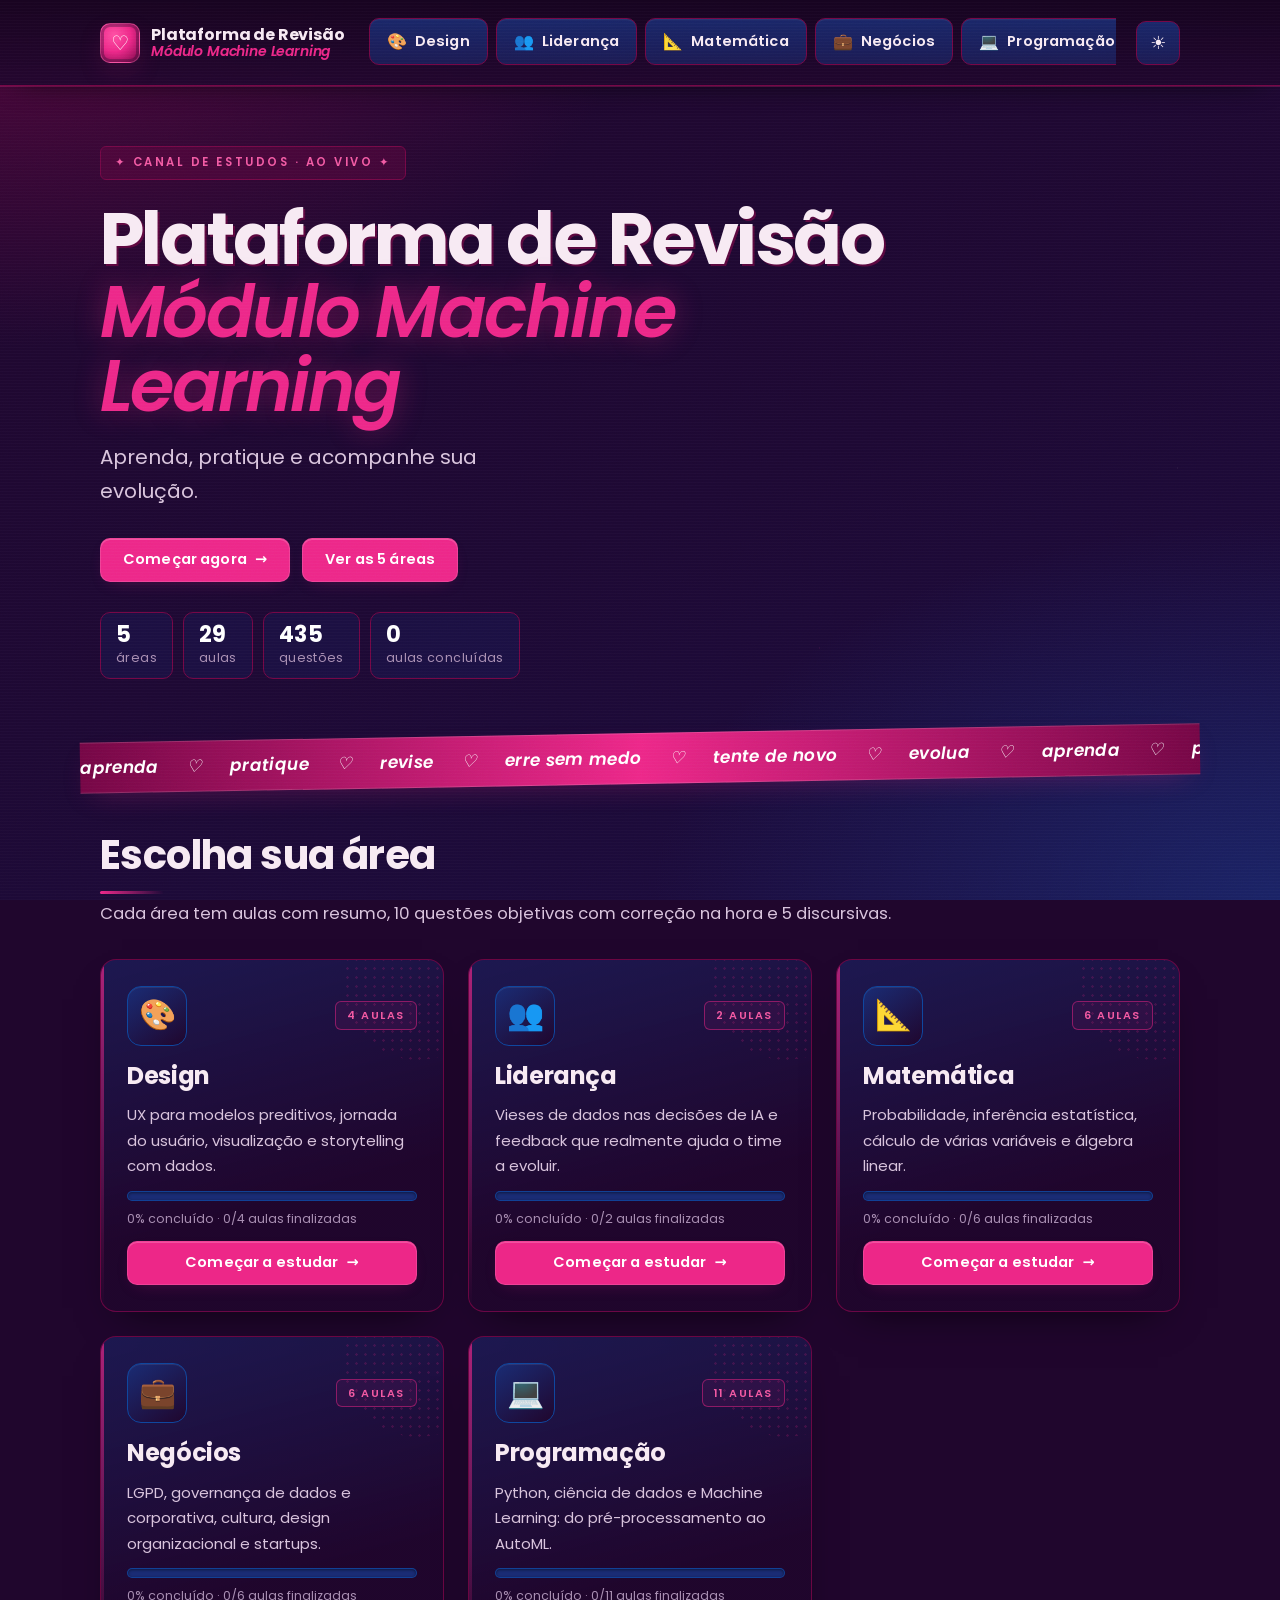
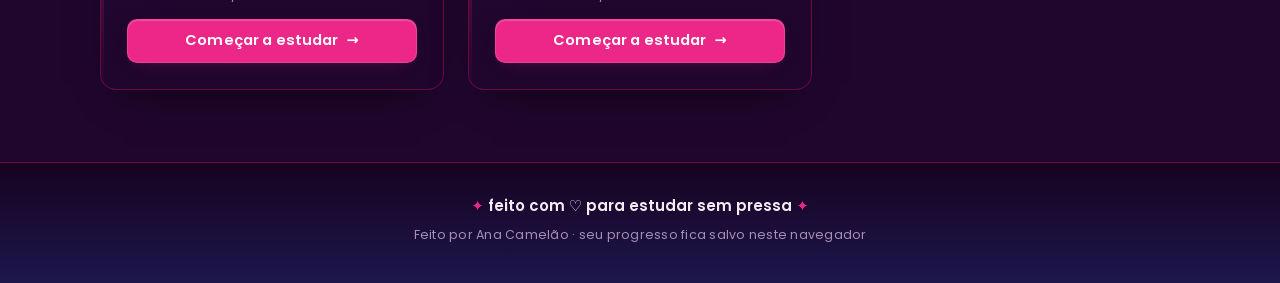
==== index.html @ 7493c83d "Plataforma de Revisão - Módulo Machine Learning Site estático de revisão com 29 aulas, questões obje" ====
<!doctype html>
<html lang="pt-BR" data-theme="dark">
<head>
  <meta charset="utf-8">
  <meta name="viewport" content="width=device-width, initial-scale=1">
  <title>Plataforma de Revisão · Módulo Machine Learning</title>
  <meta name="description" content="Aprenda, pratique e acompanhe sua evolução.">
  <link rel="icon" href="data:image/svg+xml,%3Csvg xmlns='http://www.w3.org/2000/svg' viewBox='0 0 100 100'%3E%3Ccircle cx='50' cy='50' r='48' fill='%23e2456f'/%3E%3Ctext x='50' y='68' font-size='52' text-anchor='middle' fill='%23fff8f2'%3E%E2%99%A1%3C/text%3E%3C/svg%3E">
  <link rel="preconnect" href="https://fonts.googleapis.com">
  <link rel="preconnect" href="https://fonts.gstatic.com" crossorigin>
  <link href="https://fonts.googleapis.com/css2?family=DM+Sans:ital,opsz,wght@0,9..40,400;0,9..40,500;0,9..40,700;1,9..40,400&family=DM+Serif+Display:ital@0;1&family=Space+Mono:wght@400;700&display=swap" rel="stylesheet">
  <link rel="stylesheet" href="css/style.css">
  <script>
    /* aplica o tema salvo antes de desenhar a página (evita "piscar") */
    try { var t = localStorage.getItem("plataforma-tema"); if (t === "light" || t === "dark") document.documentElement.setAttribute("data-theme", t); } catch (e) {}
  </script>
</head>
<body>
  <header class="site-header">
    <div class="header-inner">
      <a class="brand" href="#/" aria-label="Plataforma de Revisão — página inicial">
        <span class="brand-mark" aria-hidden="true">♡</span>
        <span class="brand-text">Plataforma de Revisão <em>Módulo Machine Learning</em></span>
      </a>
      <nav id="cat-nav" class="cat-nav" aria-label="Áreas de estudo"></nav>
      <button type="button" id="theme-toggle" class="theme-toggle" aria-label="Mudar para o tema claro" title="Mudar para o tema claro">
        <span class="theme-icon theme-icon-sun" aria-hidden="true">☀️</span>
        <span class="theme-icon theme-icon-moon" aria-hidden="true">🌙</span>
      </button>
    </div>
  </header>

  <main id="app" tabindex="-1"></main>

  <footer class="site-footer">
    <p><span aria-hidden="true">✦</span> feito com ♡ para estudar sem pressa <span aria-hidden="true">✦</span></p>
    <p class="footer-small">Feito por Ana Camelão · seu progresso fica salvo neste navegador</p>
  </footer>

  <!-- 1. Categorias (ordem da barra de navegação) -->
  <script src="data/categorias.js"></script>

  <!-- 2. Aulas: um arquivo por aula. A ordem das tags define a ordem das aulas. -->
  <script src="data/design/01-ux-modelos-preditivos.js"></script>
  <script src="data/design/02-jornada-e-visualizacao.js"></script>
  <script src="data/design/03-design-visualizacao-dados.js"></script>
  <script src="data/design/04-storytelling-com-dados.js"></script>

  <script src="data/lideranca/01-vieses-de-dados.js"></script>
  <script src="data/lideranca/02-feedback-em-projetos.js"></script>

  <script src="data/matematica/01-distribuicoes-de-probabilidade.js"></script>
  <script src="data/matematica/02-estatistica-indutiva.js"></script>
  <script src="data/matematica/03-funcoes-varias-variaveis.js"></script>
  <script src="data/matematica/04-derivadas-parciais.js"></script>
  <script src="data/matematica/05-integral-multipla.js"></script>
  <script src="data/matematica/06-transformacoes-lineares.js"></script>

  <script src="data/negocios/01-lgpd-politica-de-dados.js"></script>
  <script src="data/negocios/02-gestao-governanca-dados.js"></script>
  <script src="data/negocios/03-governanca-corporativa.js"></script>
  <script src="data/negocios/04-cultura-organizacional.js"></script>
  <script src="data/negocios/05-design-organizacional.js"></script>
  <script src="data/negocios/06-governanca-startups.js"></script>

  <script src="data/programacao/01-introducao-python.js"></script>
  <script src="data/programacao/02-ml-ia-ciencia-de-dados.js"></script>
  <script src="data/programacao/03-pandas-numpy-graficos.js"></script>
  <script src="data/programacao/04-pre-processamento-feature-engineering.js"></script>
  <script src="data/programacao/05-supervisionado-1.js"></script>
  <script src="data/programacao/06-nao-supervisionado.js"></script>
  <script src="data/programacao/07-supervisionado-2.js"></script>
  <script src="data/programacao/08-problemas-comuns-modelagem.js"></script>
  <script src="data/programacao/09-hiperparametros-explicabilidade.js"></script>
  <script src="data/programacao/10-automl-pycaret.js"></script>
  <script src="data/programacao/11-sistemas-de-recomendacao.js"></script>

  <!-- 3. Lógica da interface -->
  <script src="js/app.js"></script>
</body>
</html>
---- css/style.css ----
/* =========================================================
   Minha Plataforma de Estudos — tema inspirado em TV Girl
   anos 90 · vintage · analógico · magenta sobre roxo-noite
   Paleta: #ed2788 · #740645 · #0f479f · #1a2c75 · #20062d
   ========================================================= */

@import url("https://fonts.googleapis.com/css2?family=Poppins:ital,wght@0,400;0,500;0,600;0,700;1,500;1,600;1,700&display=swap");

:root {
  /* paleta principal */
  --magenta: #ed2788;
  --wine: #740645;
  --blue: #0f479f;
  --navy: #1a2c75;
  --night: #20062d;

  /* derivados (tons da própria paleta) */
  --magenta-soft: #f25aa3;
  --magenta-glow: rgba(237, 39, 136, .35);
  --night-deep: #16031f;
  --surface: rgba(26, 44, 117, .22);
  --surface-solid: #241046;
  --surface-2: rgba(116, 6, 69, .28);
  --line: rgba(116, 6, 69, .9);
  --line-soft: rgba(237, 39, 136, .16);

  /* texto */
  --text: #f7eaf3;
  --text-2: #d9c4dd;
  --muted: #a98fb3;

  /* feedback (verde/vermelho mantidos, ajustados ao fundo escuro) */
  --ok: #3fd18b;
  --ok-bg: rgba(31, 170, 100, .14);
  --ok-line: #2fb877;
  --bad: #ff5c70;
  --bad-bg: rgba(229, 45, 70, .14);
  --bad-line: #f0445b;
  --warn: #ffb35c;

  --radius: 16px;
  --radius-sm: 10px;
  --shadow: 0 18px 40px -22px rgba(0, 0, 0, .75);
  --shadow-sm: 0 8px 22px -14px rgba(0, 0, 0, .8);
  --glow: 0 10px 30px -10px var(--magenta-glow);

  --font: "Poppins", system-ui, -apple-system, "Segoe UI", sans-serif;
  --font-mono: "Space Mono", ui-monospace, Consolas, monospace;

  --header-h: 128px;
  --maxw: 1120px;
}

*, *::before, *::after { box-sizing: border-box; }

html { scroll-behavior: smooth; -webkit-text-size-adjust: 100%; scrollbar-color: var(--wine) var(--night-deep); }

body {
  margin: 0;
  font-family: var(--font);
  font-weight: 400;
  font-size: 16.5px;
  line-height: 1.7;
  color: var(--text);
  background-color: var(--night);
  background-image:
    radial-gradient(1.2px 1.2px at 12% 18%, rgba(237, 39, 136, .55), transparent 60%),
    radial-gradient(1px 1px at 78% 9%, rgba(247, 234, 243, .45), transparent 60%),
    radial-gradient(1.2px 1.2px at 64% 72%, rgba(237, 39, 136, .4), transparent 60%),
    radial-gradient(1px 1px at 30% 88%, rgba(247, 234, 243, .35), transparent 60%),
    radial-gradient(1px 1px at 92% 52%, rgba(247, 234, 243, .3), transparent 60%),
    radial-gradient(ellipse 70% 55% at 0% 0%, rgba(116, 6, 69, .55), transparent 70%),
    radial-gradient(ellipse 70% 60% at 100% 100%, rgba(26, 44, 117, .7), transparent 70%),
    linear-gradient(160deg, #20062d 0%, #1d0833 55%, #1a0c3f 100%);
  background-attachment: fixed;
  min-height: 100vh;
  display: flex;
  flex-direction: column;
  overflow-x: hidden;
}

/* linhas de varredura de TV (bem sutis) */
body::before {
  content: "";
  position: fixed;
  inset: 0;
  pointer-events: none;
  z-index: 99;
  background: repeating-linear-gradient(0deg, rgba(255, 255, 255, .018) 0 1px, transparent 1px 3px);
}

/* grão de filme / impressão antiga */
body::after {
  content: "";
  position: fixed;
  inset: 0;
  pointer-events: none;
  z-index: 100;
  opacity: .09;
  mix-blend-mode: overlay;
  background-image: url("data:image/svg+xml,%3Csvg xmlns='http://www.w3.org/2000/svg' width='160' height='160'%3E%3Cfilter id='n'%3E%3CfeTurbulence type='fractalNoise' baseFrequency='.85' numOctaves='3' stitchTiles='stitch'/%3E%3C/filter%3E%3Crect width='100%25' height='100%25' filter='url(%23n)'/%3E%3C/svg%3E");
}

img, svg { max-width: 100%; }
a { color: inherit; }
button { font: inherit; color: inherit; }
::selection { background: var(--magenta); color: #fff; }

:focus-visible {
  outline: 2px solid var(--magenta);
  outline-offset: 3px;
  border-radius: 8px;
}

h1, h2, h3, h4 {
  font-family: var(--font);
  font-weight: 700;
  line-height: 1.2;
  margin: 0 0 .5em;
  letter-spacing: -.015em;
  color: var(--text);
}

p { margin: 0 0 1em; }
strong, b { font-weight: 600; color: #fff; }

code {
  font-family: var(--font-mono);
  font-size: .84em;
  color: #ffc4e1;
  background: rgba(237, 39, 136, .1);
  border: 1px solid rgba(237, 39, 136, .28);
  padding: .08em .38em;
  border-radius: 6px;
  word-break: break-word;
}

::-webkit-scrollbar { width: 10px; height: 10px; }
::-webkit-scrollbar-track { background: var(--night-deep); }
::-webkit-scrollbar-thumb { background: var(--wine); border-radius: 10px; border: 2px solid var(--night-deep); }
::-webkit-scrollbar-thumb:hover { background: var(--magenta); }

/* ============ Cabeçalho + barra de categorias ============ */

.site-header {
  position: sticky;
  top: 0;
  z-index: 50;
  background: linear-gradient(180deg, rgba(22, 3, 31, .96), rgba(32, 6, 45, .9));
  backdrop-filter: blur(12px);
  -webkit-backdrop-filter: blur(12px);
  border-bottom: 1px solid var(--wine);
  box-shadow: 0 1px 0 rgba(237, 39, 136, .25), 0 12px 30px -20px rgba(0, 0, 0, .9);
}

.header-inner {
  max-width: var(--maxw);
  margin: 0 auto;
  padding: 12px 20px;
  display: flex;
  align-items: center;
  gap: 20px;
}

.brand {
  display: flex;
  align-items: center;
  gap: 11px;
  text-decoration: none;
  flex-shrink: 0;
}

.brand-mark {
  width: 40px; height: 40px;
  display: grid; place-items: center;
  border-radius: 10px;
  background: radial-gradient(circle at 35% 30%, #ff4fa3, var(--magenta) 45%, var(--wine) 100%);
  color: #fff;
  font-size: 20px;
  border: 1px solid rgba(255, 255, 255, .15);
  box-shadow: var(--glow), inset 0 0 0 3px rgba(32, 6, 45, .35);
  transition: transform .3s ease, box-shadow .3s ease;
}
.brand:hover .brand-mark { transform: rotate(-8deg) scale(1.05); box-shadow: 0 10px 34px -6px var(--magenta-glow); }

.brand-text {
  font-weight: 700;
  font-size: 16px;
  line-height: 1.1;
  letter-spacing: -.01em;
}
.brand-text em {
  display: block;
  color: var(--magenta);
  font-style: italic;
  font-weight: 600;
  font-size: 14px;
}

.cat-nav {
  position: relative;
  display: flex;
  gap: 8px;
  margin-left: auto;
  overflow-x: auto;
  scrollbar-width: none;
  scroll-snap-type: x proximity;
  padding: 6px 4px 8px;
}
.cat-nav::-webkit-scrollbar { display: none; }

.cat-link {
  display: inline-flex;
  align-items: center;
  gap: 8px;
  min-height: 44px;
  padding: 9px 17px;
  border-radius: 10px;
  border: 1px solid var(--wine);
  background: linear-gradient(180deg, rgba(26, 44, 117, .85), rgba(26, 44, 117, .55));
  color: var(--text);
  text-decoration: none;
  font-weight: 600;
  font-size: 14.5px;
  letter-spacing: .01em;
  white-space: nowrap;
  scroll-snap-align: center;
  box-shadow: inset 0 1px 0 rgba(255, 255, 255, .06);
  transition: transform .2s ease, box-shadow .2s ease, border-color .2s ease, background .2s ease;
}
.cat-link:hover {
  transform: translateY(-2px);
  border-color: var(--magenta);
  background: linear-gradient(180deg, rgba(15, 71, 159, .9), rgba(26, 44, 117, .8));
  box-shadow: 0 8px 20px -10px var(--magenta-glow), inset 0 1px 0 rgba(255, 255, 255, .08);
}
.cat-link:active { transform: translateY(0); }
.cat-link.is-active {
  background: var(--magenta);
  border-color: var(--magenta);
  color: #fff;
  box-shadow: 0 8px 24px -8px var(--magenta-glow), inset 0 1px 0 rgba(255, 255, 255, .25);
}
.cat-link-icon { font-size: 16px; }

/* ============ Estrutura geral ============ */

main {
  flex: 1;
  width: 100%;
  max-width: var(--maxw);
  margin: 0 auto;
  padding: 36px 20px 72px;
  outline: none;
  position: relative;
  z-index: 1;
}
main:focus, main:focus-visible { outline: none; }

.view { animation: fadeUp .5s ease both; }

@keyframes fadeUp {
  from { opacity: 0; transform: translateY(12px); }
  to { opacity: 1; transform: none; }
}

.site-footer {
  position: relative;
  z-index: 1;
  text-align: center;
  padding: 30px 20px 38px;
  border-top: 1px solid var(--wine);
  background: linear-gradient(180deg, rgba(22, 3, 31, .9), rgba(26, 44, 117, .45));
  font-weight: 600;
  font-size: 15px;
  color: var(--text);
}
.site-footer p { margin: 0; }
.site-footer span[aria-hidden] { color: var(--magenta); }
.footer-small { font-weight: 400; font-size: 12.5px; color: var(--muted); margin-top: 6px !important; letter-spacing: .02em; }

/* ============ Botões ============ */

.btn {
  display: inline-flex;
  align-items: center;
  justify-content: center;
  gap: 8px;
  min-height: 44px;
  padding: 11px 22px;
  border-radius: 10px;
  border: 1px solid rgba(255, 255, 255, .12);
  background: var(--magenta);
  color: #fff;
  font-family: var(--font);
  font-weight: 600;
  font-size: 14.5px;
  letter-spacing: .01em;
  text-decoration: none;
  cursor: pointer;
  box-shadow: 0 6px 18px -10px var(--magenta-glow), inset 0 1px 0 rgba(255, 255, 255, .2);
  transition: transform .2s ease, box-shadow .2s ease, filter .2s ease;
  line-height: 1.2;
  text-align: center;
}
.btn:hover {
  transform: translateY(-2px);
  filter: brightness(1.1);
  box-shadow: 0 12px 28px -10px rgba(237, 39, 136, .55), inset 0 1px 0 rgba(255, 255, 255, .25);
}
.btn:active { transform: translateY(0); filter: brightness(.96); }

.btn-primary, .btn-soft, .btn-sky, .btn-ghost { background: var(--magenta); color: #fff; }
.btn-block { width: 100%; }

.btn.is-disabled, .btn:disabled {
  opacity: .32;
  cursor: not-allowed;
  pointer-events: none;
  box-shadow: none;
  transform: none;
  filter: grayscale(.3);
}

/* ============ Barras de progresso ============ */

.bar {
  height: 10px;
  border-radius: 999px;
  background: var(--navy);
  border: 1px solid rgba(15, 71, 159, .8);
  box-shadow: inset 0 1px 3px rgba(0, 0, 0, .45);
  overflow: hidden;
}
.bar > span {
  display: block;
  height: 100%;
  width: 0;
  background: linear-gradient(90deg, var(--wine), var(--magenta) 60%, #ff5aa8);
  border-radius: 999px;
  box-shadow: 0 0 12px rgba(237, 39, 136, .6);
  transition: width .6s cubic-bezier(.2, .8, .2, 1);
}
.bar-lg { height: 12px; }

/* ============ Página inicial ============ */

.hero {
  display: grid;
  grid-template-columns: 1fr;
  gap: 24px;
  max-width: 820px;
  align-items: center;
  padding: 24px 0 40px;
}

.sticker {
  display: inline-block;
  font-size: 11.5px;
  font-weight: 600;
  letter-spacing: .22em;
  text-transform: uppercase;
  color: var(--magenta-soft);
  background: rgba(116, 6, 69, .35);
  border: 1px solid var(--wine);
  border-radius: 6px;
  padding: 6px 14px;
  margin-bottom: 22px;
}

.hero h1 {
  font-size: clamp(40px, 6.6vw, 72px);
  line-height: 1.02;
  letter-spacing: -.035em;
  margin-bottom: 18px;
  text-shadow: 2px 2px 0 rgba(116, 6, 69, .7);
}
.hero h1 em {
  color: var(--magenta);
  font-style: italic;
  font-weight: 600;
  text-shadow: 0 0 28px rgba(237, 39, 136, .35);
}

.hero .subtitle {
  font-size: clamp(17px, 2vw, 20px);
  color: var(--text-2);
  max-width: 34ch;
  margin-bottom: 30px;
}

.hero-actions { display: flex; flex-wrap: wrap; gap: 12px; margin-bottom: 30px; }

.hero-stats { display: flex; flex-wrap: wrap; gap: 10px; }
.hero-stat {
  background: var(--surface);
  border: 1px solid var(--wine);
  border-radius: var(--radius-sm);
  padding: 9px 15px;
  font-size: 12.5px;
  color: var(--muted);
  letter-spacing: .03em;
}
.hero-stat strong { font-size: 22px; font-weight: 700; color: #fff; display: block; line-height: 1.15; }

.marquee {
  overflow: hidden;
  border-block: 1px solid rgba(255, 255, 255, .15);
  background: linear-gradient(90deg, var(--wine), var(--magenta) 50%, var(--wine));
  color: #fff;
  margin: 14px -20px 48px;
  transform: rotate(-1deg);
  box-shadow: 0 10px 30px -14px var(--magenta-glow);
}
.marquee-track {
  display: flex;
  width: max-content;
  gap: 28px;
  padding: 10px 0;
  font-size: 17px;
  font-weight: 600;
  font-style: italic;
  letter-spacing: .02em;
  white-space: nowrap;
  animation: marquee 34s linear infinite;
}
@keyframes marquee { to { transform: translateX(-50%); } }

.section-title {
  font-size: clamp(28px, 4vw, 40px);
  margin-bottom: 6px;
}
.section-title::after {
  content: "";
  display: block;
  width: 64px; height: 3px;
  margin-top: 12px;
  background: linear-gradient(90deg, var(--magenta), transparent);
  border-radius: 3px;
}
.section-lead { color: var(--text-2); margin-bottom: 30px; }

.cat-grid {
  display: grid;
  grid-template-columns: repeat(auto-fill, minmax(290px, 1fr));
  gap: 24px;
}

.cat-card {
  position: relative;
  display: flex;
  flex-direction: column;
  gap: 12px;
  background: linear-gradient(165deg, rgba(26, 44, 117, .5) 0%, rgba(32, 6, 45, .92) 65%);
  border: 1px solid var(--line);
  border-radius: var(--radius);
  padding: 26px;
  box-shadow: var(--shadow);
  transition: transform .25s ease, box-shadow .25s ease, border-color .25s ease;
  overflow: hidden;
}
.cat-card::before {
  content: "";
  position: absolute;
  top: -50px; right: -50px;
  width: 150px; height: 150px;
  border-radius: 50%;
  background: radial-gradient(rgba(237, 39, 136, .5) 1px, transparent 1.5px);
  background-size: 9px 9px;
  opacity: .35;
}
.cat-card::after {
  content: "";
  position: absolute;
  left: 0; top: 0; bottom: 0;
  width: 3px;
  background: linear-gradient(var(--magenta), transparent);
  opacity: .7;
}
.cat-card:hover {
  transform: translateY(-5px);
  border-color: var(--magenta);
  box-shadow: 0 26px 50px -24px rgba(0, 0, 0, .9), 0 0 0 1px rgba(237, 39, 136, .25), var(--glow);
}

.cat-card-top { display: flex; align-items: center; justify-content: space-between; position: relative; }
.cat-card-icon {
  font-size: 30px;
  width: 60px; height: 60px;
  display: grid; place-items: center;
  border-radius: 14px;
  border: 1px solid var(--blue);
  background: linear-gradient(145deg, var(--navy), var(--night));
  box-shadow: inset 0 1px 0 rgba(255, 255, 255, .08);
}
.cat-card-count {
  font-size: 11px;
  font-weight: 600;
  text-transform: uppercase;
  letter-spacing: .14em;
  padding: 4px 11px;
  border: 1px solid rgba(237, 39, 136, .5);
  border-radius: 6px;
  color: var(--magenta-soft);
  background: rgba(237, 39, 136, .08);
}
.cat-card h3 { font-size: 24px; margin: 4px 0 0; }
.cat-card p { color: var(--text-2); margin: 0; flex: 1; font-size: 15px; }
.mini-progress small { display: block; font-size: 12.5px; color: var(--muted); margin-top: 7px; }

/* ============ Página da categoria ============ */

.crumbs {
  font-size: 13.5px;
  color: var(--muted);
  margin-bottom: 18px;
  display: flex;
  flex-wrap: wrap;
  gap: 6px;
  align-items: center;
}
.crumbs a { color: var(--text-2); text-decoration: none; border-bottom: 1px dashed rgba(237, 39, 136, .6); transition: color .2s ease; }
.crumbs a:hover { color: var(--magenta-soft); }
.crumbs span[aria-hidden] { color: var(--wine); }

.cat-hero {
  display: flex;
  gap: 26px;
  align-items: center;
  background: linear-gradient(120deg, rgba(116, 6, 69, .55) 0%, rgba(32, 6, 45, .85) 55%, rgba(26, 44, 117, .6) 100%);
  border: 1px solid var(--line);
  border-radius: var(--radius);
  padding: 30px;
  box-shadow: var(--shadow);
  margin-bottom: 32px;
  position: relative;
  overflow: hidden;
}
.cat-hero::after {
  content: "";
  position: absolute;
  right: -70px; bottom: -90px;
  width: 260px; height: 260px;
  border-radius: 50%;
  background: radial-gradient(rgba(237, 39, 136, .55) 1.2px, transparent 1.7px);
  background-size: 11px 11px;
  opacity: .45;
}
.cat-hero-icon {
  font-size: 46px;
  width: 92px; height: 92px;
  display: grid; place-items: center;
  border-radius: 20px;
  border: 1px solid var(--blue);
  background: linear-gradient(145deg, var(--navy), var(--night));
  flex-shrink: 0;
  box-shadow: var(--glow), inset 0 1px 0 rgba(255, 255, 255, .08);
}
.cat-hero h1 { font-size: clamp(30px, 4.6vw, 46px); margin-bottom: 6px; }
.cat-hero p { color: var(--text-2); margin-bottom: 14px; max-width: 60ch; }
.cat-hero-body { flex: 1; position: relative; z-index: 1; min-width: 0; }
.cat-hero-progress { display: flex; align-items: center; gap: 12px; font-size: 13.5px; color: var(--text-2); }
.cat-hero-progress .bar { flex: 1; max-width: 320px; }

.lesson-list { display: grid; gap: 16px; }

.lesson-card {
  position: relative;
  display: grid;
  grid-template-columns: auto 1fr auto;
  gap: 22px;
  align-items: center;
  background: linear-gradient(100deg, rgba(26, 44, 117, .38), rgba(32, 6, 45, .9) 70%);
  border: 1px solid var(--line);
  border-radius: var(--radius);
  padding: 22px 26px;
  text-decoration: none;
  box-shadow: var(--shadow-sm);
  transition: transform .22s ease, box-shadow .22s ease, border-color .22s ease;
  overflow: hidden;
}
.lesson-card::before {
  content: "";
  position: absolute;
  left: 0; top: 18%; bottom: 18%;
  width: 3px;
  border-radius: 0 3px 3px 0;
  background: var(--magenta);
  opacity: .45;
  transition: opacity .22s ease, top .22s ease, bottom .22s ease;
}
.lesson-card:hover {
  transform: translateY(-3px);
  border-color: var(--magenta);
  box-shadow: 0 20px 40px -22px rgba(0, 0, 0, .9), var(--glow);
}
.lesson-card:hover::before { opacity: 1; top: 0; bottom: 0; }
.lesson-card:active { transform: translateY(0); }

.lesson-num {
  font-size: 11px;
  font-weight: 600;
  letter-spacing: .14em;
  text-transform: uppercase;
  text-align: center;
  line-height: 1;
  width: 70px; height: 70px;
  display: flex; flex-direction: column; align-items: center; justify-content: center;
  gap: 3px;
  border-radius: 14px;
  border: 1px solid var(--wine);
  background: linear-gradient(145deg, rgba(116, 6, 69, .7), rgba(32, 6, 45, .9));
  color: var(--magenta-soft);
}
.lesson-num b { font-size: 26px; font-weight: 700; letter-spacing: -.02em; display: block; color: #fff; }
.lesson-card.is-done .lesson-num { background: linear-gradient(145deg, rgba(31, 170, 100, .3), rgba(32, 6, 45, .9)); border-color: var(--ok-line); color: var(--ok); }

.lesson-body { min-width: 0; }
.lesson-body h3 { font-size: 19px; font-weight: 600; margin-bottom: 4px; }
.lesson-body p { color: var(--text-2); margin-bottom: 10px; font-size: 14.5px; overflow-wrap: anywhere; }
.lesson-meta { display: flex; flex-wrap: wrap; gap: 6px 16px; font-size: 12.5px; color: var(--muted); margin-bottom: 10px; }
.lesson-body .bar { height: 6px; max-width: 360px; }

.lesson-side { display: flex; flex-direction: column; align-items: flex-end; gap: 10px; }
.status {
  font-size: 11.5px;
  font-weight: 600;
  letter-spacing: .03em;
  padding: 5px 12px;
  border-radius: 6px;
  border: 1px solid var(--wine);
  white-space: nowrap;
}
.status-idle { background: transparent; color: var(--muted); }
.status-doing { background: rgba(15, 71, 159, .35); border-color: var(--blue); color: #cfe0ff; }
.status-done { background: var(--ok-bg); color: var(--ok); border-color: var(--ok-line); }
.lesson-go {
  width: 40px; height: 40px;
  display: grid; place-items: center;
  border-radius: 10px;
  background: var(--magenta);
  color: #fff;
  font-size: 18px;
  box-shadow: 0 6px 16px -8px var(--magenta-glow);
  transition: transform .22s ease;
}
.lesson-card:hover .lesson-go { transform: translateX(4px); }

/* ============ Página da aula ============ */

.lesson-hero {
  background:
    radial-gradient(ellipse at 100% 0%, rgba(237, 39, 136, .35), transparent 55%),
    linear-gradient(125deg, var(--wine) 0%, #3b0540 45%, var(--night) 75%, var(--navy) 100%);
  color: #fff;
  border: 1px solid rgba(237, 39, 136, .45);
  border-radius: var(--radius);
  padding: 36px 34px 32px;
  box-shadow: var(--shadow), 0 0 50px -25px var(--magenta-glow);
  margin-bottom: 22px;
  position: relative;
  overflow: hidden;
}
.lesson-hero::before {
  content: "";
  position: absolute; inset: 0;
  background-image: radial-gradient(rgba(255, 255, 255, .14) 1px, transparent 1.5px);
  background-size: 12px 12px;
  -webkit-mask-image: linear-gradient(115deg, transparent 50%, #000 100%);
  mask-image: linear-gradient(115deg, transparent 50%, #000 100%);
}
.lesson-hero::after {
  content: "";
  position: absolute; inset: 0;
  background: repeating-linear-gradient(0deg, rgba(0, 0, 0, .08) 0 1px, transparent 1px 3px);
  pointer-events: none;
}
.lesson-hero > * { position: relative; z-index: 1; }
.kicker {
  display: inline-block;
  font-size: 11px;
  font-weight: 600;
  letter-spacing: .18em;
  text-transform: uppercase;
  background: rgba(32, 6, 45, .55);
  color: var(--magenta-soft);
  border: 1px solid rgba(237, 39, 136, .5);
  border-radius: 6px;
  padding: 5px 12px;
  margin-bottom: 16px;
}
.lesson-hero h1 { font-size: clamp(28px, 4.6vw, 44px); margin-bottom: 10px; color: #fff; }
.lesson-hero p { font-size: 16.5px; color: var(--text-2); max-width: 62ch; margin-bottom: 14px; }
.lesson-hero .lesson-meta { color: var(--text-2); margin: 0; }

.lesson-nav {
  display: grid;
  grid-template-columns: 1fr auto 1fr;
  gap: 12px;
  margin: 22px 0;
  align-items: center;
}
.lesson-nav > :first-child { justify-self: start; }
.lesson-nav > :last-child { justify-self: end; }

/* caixa de progresso (fica no fim da aula, na seção de desempenho) */
.progress-box {
  background: linear-gradient(180deg, rgba(26, 44, 117, .35), rgba(22, 3, 31, .7));
  border: 1px solid var(--wine);
  border-radius: var(--radius-sm);
  padding: 16px 18px;
  margin-bottom: 22px;
}
.progress-row {
  display: flex;
  justify-content: space-between;
  align-items: center;
  gap: 12px;
  flex-wrap: wrap;
  margin-bottom: 9px;
  font-size: 14px;
}
.progress-row strong { font-weight: 600; }
.progress-counters { display: flex; gap: 8px; font-size: 12.5px; font-weight: 600; }
.pc { padding: 2px 10px; border-radius: 6px; border: 1px solid; }
.pc-ok { color: var(--ok); background: var(--ok-bg); border-color: var(--ok-line); }
.pc-bad { color: var(--bad); background: var(--bad-bg); border-color: var(--bad-line); }
.pc-pct { color: #fff; background: rgba(237, 39, 136, .2); border-color: var(--magenta); }

.jump { display: flex; gap: 6px; margin-top: 11px; overflow-x: auto; scrollbar-width: none; }
.jump::-webkit-scrollbar { display: none; }
.jump button {
  flex-shrink: 0;
  font-size: 12.5px;
  font-weight: 600;
  padding: 6px 13px;
  border-radius: 8px;
  border: 1px solid var(--navy);
  background: rgba(26, 44, 117, .45);
  color: var(--text-2);
  cursor: pointer;
  transition: background .2s ease, border-color .2s ease, color .2s ease;
}
.jump button:hover { border-color: var(--magenta); color: #fff; }
.jump button.is-current { background: var(--magenta); border-color: var(--magenta); color: #fff; }

.panel {
  background: linear-gradient(180deg, rgba(26, 44, 117, .22), rgba(32, 6, 45, .82) 30%);
  border: 1px solid var(--line);
  border-radius: var(--radius);
  padding: 36px 38px;
  margin-bottom: 30px;
  box-shadow: var(--shadow);
  scroll-margin-top: calc(var(--header-h) + 20px);
  min-width: 0;
}
.section-head {
  display: flex;
  align-items: center;
  gap: 12px;
  font-size: clamp(24px, 3.2vw, 32px);
  padding-bottom: 16px;
  margin-bottom: 24px;
  border-bottom: 1px solid var(--wine);
  position: relative;
}
.section-head::after {
  content: "";
  position: absolute;
  left: 0; bottom: -1px;
  width: 90px; height: 2px;
  background: var(--magenta);
  box-shadow: 0 0 10px var(--magenta-glow);
}
.section-sub { color: var(--text-2); margin-top: -8px; margin-bottom: 26px; font-size: 15px; }

/* ----- Blocos do resumo ----- */
.resumo { max-width: 76ch; min-width: 0; color: var(--text); }
.resumo .r-h2 {
  font-size: 24px;
  font-weight: 700;
  margin: 40px 0 14px;
  display: flex;
  align-items: baseline;
  gap: 10px;
}
.resumo .r-h2::before { content: "✦"; color: var(--magenta); font-size: 15px; }
.resumo > .r-h2:first-child { margin-top: 0; }
.resumo .r-h3 { font-weight: 600; font-size: 17px; margin: 26px 0 8px; color: var(--magenta-soft); }
.resumo ul, .resumo ol { padding-left: 1.3em; margin: 0 0 1.1em; }
.resumo li { margin-bottom: .45em; }
.resumo li::marker { color: var(--magenta); }

.r-steps { list-style: none; padding: 0 !important; counter-reset: passo; }
.r-steps li {
  counter-increment: passo;
  position: relative;
  padding: 11px 15px 11px 56px;
  margin-bottom: 10px !important;
  background: rgba(26, 44, 117, .3);
  border-radius: var(--radius-sm);
  border: 1px solid rgba(15, 71, 159, .55);
}
.r-steps li::before {
  content: counter(passo);
  position: absolute;
  left: 13px; top: 10px;
  width: 30px; height: 30px;
  display: grid; place-items: center;
  border-radius: 8px;
  background: var(--magenta);
  color: #fff;
  font-weight: 700;
  font-size: 13.5px;
  box-shadow: 0 4px 12px -6px var(--magenta-glow);
}

.r-formula {
  background: linear-gradient(135deg, var(--navy), var(--night-deep));
  color: #fff;
  border: 1px solid var(--blue);
  border-left: 3px solid var(--magenta);
  border-radius: var(--radius-sm);
  padding: 16px 20px;
  margin: 0 0 1.2em;
  text-align: center;
  box-shadow: var(--shadow-sm);
}
.r-formula-label { display: block; font-size: 10.5px; font-weight: 600; letter-spacing: .2em; text-transform: uppercase; color: var(--magenta-soft); margin-bottom: 6px; }
.r-formula-expr { font-size: 20px; font-weight: 500; line-height: 1.5; overflow-x: auto; }
.r-formula-expr sub, .r-formula-expr sup { font-size: .62em; }
.r-formula-note { display: block; font-size: 13px; color: var(--text-2); margin-top: 8px; }

.r-code {
  background: var(--night-deep);
  color: #ffd6ea;
  font-family: var(--font-mono);
  font-size: 13.5px;
  line-height: 1.65;
  padding: 16px 18px;
  border-radius: var(--radius-sm);
  overflow-x: auto;
  margin: 0 0 1.2em;
  border: 1px solid var(--wine);
  border-top: 3px solid var(--blue);
  box-shadow: inset 0 0 30px rgba(0, 0, 0, .4);
}
.r-code code { background: none; border: 0; padding: 0; font-size: inherit; color: inherit; word-break: normal; }

.r-table-wrap { overflow-x: auto; margin: 0 0 1.3em; border: 1px solid var(--wine); border-radius: var(--radius-sm); }
.r-table { border-collapse: collapse; width: 100%; font-size: 14.5px; background: rgba(32, 6, 45, .6); }
.r-table th, .r-table td { padding: 10px 14px; text-align: left; border-bottom: 1px solid rgba(116, 6, 69, .5); vertical-align: top; }
.r-table th { background: linear-gradient(180deg, var(--wine), #5a0436); color: #fff; font-weight: 600; border-bottom: 1px solid var(--magenta); }
.r-table tr:last-child td { border-bottom: 0; }
.r-table tr:nth-child(even) td { background: rgba(26, 44, 117, .22); }

.callout {
  border: 1px solid;
  border-left-width: 3px;
  border-radius: var(--radius-sm);
  padding: 16px 20px;
  margin: 0 0 1.3em;
  position: relative;
}
.callout > :last-child { margin-bottom: 0; }
.callout-title { font-weight: 600; font-size: 15px; margin-bottom: 6px; display: flex; align-items: center; gap: 8px; }
.callout ul { margin-bottom: 0; }
.callout-exemplo { background: rgba(15, 71, 159, .2); border-color: var(--blue); }
.callout-exemplo .callout-title { color: #b9d0ff; }
.callout-destaque { background: linear-gradient(135deg, rgba(116, 6, 69, .55), rgba(32, 6, 45, .6)); border-color: var(--magenta); box-shadow: 0 10px 30px -20px var(--magenta-glow); }
.callout-destaque .callout-title { color: var(--magenta-soft); }
.callout-dica { background: var(--ok-bg); border-color: var(--ok-line); }
.callout-dica .callout-title { color: var(--ok); }
.callout-cuidado { background: var(--bad-bg); border-color: var(--bad-line); }
.callout-cuidado .callout-title { color: var(--bad); }
.callout-cuidado li::marker { color: var(--bad); }
.callout-dica li::marker { color: var(--ok); }

/* ----- Questões objetivas ----- */
.q-list { display: grid; gap: 20px; }

.q-card {
  border: 1px solid var(--line);
  border-radius: var(--radius);
  padding: 24px 26px;
  background: linear-gradient(180deg, rgba(26, 44, 117, .28), rgba(22, 3, 31, .7));
  box-shadow: var(--shadow-sm);
  transition: border-color .3s ease, box-shadow .3s ease;
  min-width: 0;
}
.q-card.card-ok { border-color: var(--ok-line); box-shadow: 0 0 0 1px rgba(47, 184, 119, .25), var(--shadow-sm); }
.q-card.card-bad { border-color: var(--bad-line); box-shadow: 0 0 0 1px rgba(240, 68, 91, .25), var(--shadow-sm); }

.q-head { display: flex; justify-content: space-between; align-items: center; gap: 10px; margin-bottom: 12px; }
.q-num {
  font-size: 11px;
  font-weight: 600;
  letter-spacing: .16em;
  text-transform: uppercase;
  color: var(--magenta-soft);
  background: rgba(237, 39, 136, .1);
  border: 1px solid rgba(237, 39, 136, .45);
  border-radius: 6px;
  padding: 3px 10px;
}
.q-badge { font-size: 12.5px; font-weight: 600; padding: 3px 11px; border-radius: 6px; }
.q-badge.ok { color: var(--ok); background: var(--ok-bg); }
.q-badge.bad { color: var(--bad); background: var(--bad-bg); }

.q-text { font-size: 17px; font-weight: 500; margin-bottom: 16px; overflow-wrap: anywhere; }

.options { display: grid; gap: 10px; }
.option {
  display: grid;
  grid-template-columns: 36px 1fr 24px;
  gap: 12px;
  align-items: center;
  width: 100%;
  text-align: left;
  padding: 12px 15px;
  border: 1px solid rgba(116, 6, 69, .75);
  border-radius: var(--radius-sm);
  background: rgba(22, 3, 31, .75);
  color: var(--text);
  cursor: pointer;
  font-size: 15.5px;
  line-height: 1.5;
  transition: transform .18s ease, border-color .18s ease, background .18s ease, box-shadow .18s ease, opacity .3s ease;
}
.option:hover:not(:disabled) {
  border-color: var(--magenta);
  background: rgba(237, 39, 136, .09);
  transform: translateX(4px);
  box-shadow: 0 6px 18px -12px var(--magenta-glow);
}
.option:active:not(:disabled) { transform: scale(.99); }
.option:disabled { cursor: default; }
.opt-text { min-width: 0; overflow-wrap: anywhere; }
.letter {
  width: 34px; height: 34px;
  display: grid; place-items: center;
  border-radius: 8px;
  border: 1px solid var(--wine);
  background: var(--night);
  color: var(--magenta-soft);
  font-weight: 700;
  font-size: 14px;
  transition: background .2s ease, color .2s ease, border-color .2s ease;
}
.option:hover:not(:disabled) .letter { background: var(--magenta); border-color: var(--magenta); color: #fff; }
.opt-icon { font-weight: 700; font-size: 18px; text-align: center; }

.option.is-correct { border-color: var(--ok-line); background: var(--ok-bg); animation: pop .4s ease; }
.option.is-correct .letter { background: var(--ok-line); color: #06210f; border-color: var(--ok-line); }
.option.is-correct .opt-icon { color: var(--ok); }

.option.is-wrong { border-color: var(--bad-line); background: var(--bad-bg); animation: shake .42s ease; }
.option.is-wrong .letter { background: var(--bad-line); color: #fff; border-color: var(--bad-line); }
.option.is-wrong .opt-icon { color: var(--bad); }

.option.is-answer { border-color: var(--ok-line); border-style: dashed; background: rgba(31, 170, 100, .07); }
.option.is-answer .letter { background: transparent; border-color: var(--ok-line); color: var(--ok); }
.option.is-answer .opt-icon { color: var(--ok); }
.option.is-dim { opacity: .42; }

@keyframes pop { 0% { transform: scale(1); } 40% { transform: scale(1.02); } 100% { transform: scale(1); } }
@keyframes shake { 0%, 100% { transform: translateX(0); } 20% { transform: translateX(-6px); } 40% { transform: translateX(6px); } 60% { transform: translateX(-4px); } 80% { transform: translateX(3px); } }

.feedback {
  margin-top: 16px;
  border-radius: var(--radius-sm);
  padding: 16px 18px 16px 20px;
  border: 1px solid;
  border-left-width: 4px;
  font-size: 15px;
  box-shadow: inset 0 0 30px rgba(0, 0, 0, .2);
}
.feedback.reveal { animation: fadeUp .35s ease both; }
.feedback > :last-child { margin-bottom: 0; }
.feedback-ok { background: var(--ok-bg); border-color: var(--ok-line); }
.feedback-bad { background: var(--bad-bg); border-color: var(--bad-line); }
.fb-title { font-weight: 700; font-size: 16px; margin-bottom: 6px; }
.feedback-ok .fb-title { color: var(--ok); }
.feedback-bad .fb-title { color: var(--bad); }
.fb-sub { font-weight: 600; font-size: 13.5px; letter-spacing: .02em; margin: 12px 0 2px; }
.fb-sub.ok { color: var(--ok); }
.fb-sub.bad { color: var(--bad); }
.feedback p { margin-bottom: .5em; color: var(--text); }

/* ----- Questões discursivas ----- */
.disc-list { display: grid; gap: 20px; }
.disc-card {
  border: 1px solid var(--line);
  border-radius: var(--radius);
  padding: 24px 26px;
  background: linear-gradient(180deg, rgba(116, 6, 69, .18), rgba(22, 3, 31, .7));
  box-shadow: var(--shadow-sm);
  transition: border-color .3s ease, box-shadow .3s ease;
  min-width: 0;
}
.disc-card.is-sent { border-color: var(--blue); box-shadow: 0 0 0 1px rgba(15, 71, 159, .45), var(--shadow-sm); }
.disc-q { display: block; font-size: 16.5px; font-weight: 500; margin-bottom: 14px; }
.disc-q .q-num { margin-right: 8px; vertical-align: 2px; }
.disc-card textarea {
  width: 100%;
  min-height: 130px;
  resize: vertical;
  padding: 14px 16px;
  border: 1px solid var(--wine);
  border-radius: var(--radius-sm);
  background: rgba(22, 3, 31, .85);
  font: inherit;
  font-size: 15.5px;
  line-height: 1.6;
  color: var(--text);
  transition: border-color .2s ease, box-shadow .2s ease;
}
.disc-card textarea::placeholder { color: var(--muted); }
.disc-card textarea:focus { outline: none; border-color: var(--magenta); box-shadow: 0 0 0 3px rgba(237, 39, 136, .2); }
.disc-card textarea.shake { animation: shake .42s ease; border-color: var(--bad-line); }
.disc-foot { display: flex; align-items: center; justify-content: space-between; gap: 12px; flex-wrap: wrap; margin-top: 12px; }
.disc-info { display: flex; flex-direction: column; gap: 2px; font-size: 13px; }
.disc-count { color: var(--muted); }
.disc-status { font-weight: 600; min-height: 1.2em; }
.disc-status.ok { color: var(--ok); }
.disc-status.warn { color: var(--bad); }
.disc-status.pending { color: var(--warn); }

/* ----- Desempenho ----- */
.done-banner {
  display: flex;
  align-items: center;
  gap: 16px;
  background: linear-gradient(120deg, var(--wine), var(--night) 70%);
  border: 1px solid var(--magenta);
  border-radius: var(--radius-sm);
  padding: 18px 22px;
  margin-bottom: 24px;
  box-shadow: var(--glow);
  animation: fadeUp .5s ease both;
}
.done-banner .big { font-size: 38px; line-height: 1; }
.done-banner h3 { margin: 0 0 2px; font-size: 22px; }
.done-banner p { margin: 0; color: var(--text-2); }

.result-hint {
  background: rgba(15, 71, 159, .18);
  border: 1px dashed var(--blue);
  border-radius: var(--radius-sm);
  padding: 12px 16px;
  margin-bottom: 22px;
  color: var(--text-2);
}

.result-grid {
  display: grid;
  grid-template-columns: repeat(5, 1fr);
  gap: 14px;
  margin-bottom: 22px;
}
.stat {
  border: 1px solid var(--line);
  border-radius: var(--radius-sm);
  padding: 16px;
  background: linear-gradient(180deg, rgba(26, 44, 117, .35), rgba(22, 3, 31, .7));
  display: flex;
  flex-direction: column;
  gap: 6px;
  text-align: center;
  align-items: center;
  justify-content: center;
}
.stat-label { font-size: 12px; color: var(--muted); font-weight: 600; letter-spacing: .03em; line-height: 1.3; }
.stat-value { font-size: 32px; font-weight: 700; line-height: 1; color: #fff; }
.stat-ok { background: var(--ok-bg); border-color: var(--ok-line); }
.stat-ok .stat-value { color: var(--ok); }
.stat-bad { background: var(--bad-bg); border-color: var(--bad-line); }
.stat-bad .stat-value { color: var(--bad); }

.ring {
  --p: 0;
  width: 84px; height: 84px;
  border-radius: 50%;
  background: conic-gradient(var(--magenta) calc(var(--p) * 1%), var(--navy) 0);
  display: grid;
  place-items: center;
  box-shadow: 0 0 20px -6px var(--magenta-glow);
}
.ring span {
  width: 64px; height: 64px;
  border-radius: 50%;
  background: var(--night);
  display: grid;
  place-items: center;
  font-weight: 700;
  font-size: 17px;
  color: #fff;
}

.result-message { font-size: 16px; margin-bottom: 20px; color: var(--text-2); }
.result-actions { display: flex; flex-wrap: wrap; gap: 12px; }

/* corações da conclusão */
.hearts { position: fixed; inset: 0; pointer-events: none; z-index: 90; overflow: hidden; }
.hearts span {
  position: absolute;
  bottom: -40px;
  font-size: 26px;
  color: var(--magenta);
  text-shadow: 0 0 12px var(--magenta-glow);
  animation: rise 2.8s ease-in forwards;
}
@keyframes rise {
  0% { transform: translateY(0) rotate(0); opacity: 0; }
  10% { opacity: 1; }
  100% { transform: translateY(-105vh) rotate(40deg); opacity: 0; }
}

/* 404 */
.empty {
  text-align: center;
  padding: 60px 20px;
  background: linear-gradient(180deg, rgba(26, 44, 117, .35), rgba(32, 6, 45, .85));
  border: 1px solid var(--line);
  border-radius: var(--radius);
  box-shadow: var(--shadow);
}
.empty .big { font-size: 60px; }
.empty p { color: var(--text-2); }

/* ============ Responsivo ============ */

@media (max-width: 960px) {
  .result-grid { grid-template-columns: repeat(3, 1fr); }
}

@media (max-width: 860px) {
  .header-inner { flex-direction: column; align-items: stretch; gap: 10px; padding: 10px 16px 4px; }
  .brand { justify-content: center; }
  .cat-nav { margin: 0 -16px; padding: 4px 16px 10px; }
  .hero { grid-template-columns: 1fr; gap: 20px; text-align: center; }
  .hero .subtitle { margin-inline: auto; }
  .hero-actions, .hero-stats { justify-content: center; }
  }

@media (max-width: 640px) {
  body { font-size: 15.5px; }
  main { padding: 22px 16px 52px; }
  .marquee { margin-inline: -16px; }
  .panel { padding: 24px 18px; }
  .cat-hero { flex-direction: column; align-items: flex-start; padding: 22px; gap: 16px; }
  .cat-hero-icon { width: 72px; height: 72px; font-size: 36px; }
  .lesson-card { grid-template-columns: auto 1fr; gap: 14px; padding: 16px; }
  .lesson-num { width: 56px; height: 56px; font-size: 10px; }
  .lesson-num b { font-size: 21px; }
  .lesson-side { grid-column: 1 / -1; flex-direction: row; justify-content: space-between; align-items: center; }
  .lesson-body h3 { font-size: 17px; }
  .lesson-hero { padding: 26px 20px; }
  .lesson-nav { grid-template-columns: 1fr 1fr; }
  .lesson-nav > :nth-child(2) { grid-column: 1 / -1; grid-row: 1; justify-self: stretch; }
  .lesson-nav > :first-child, .lesson-nav > :last-child { justify-self: stretch; }
  .lesson-nav .btn { padding: 10px 12px; font-size: 13.5px; }
  .progress-box { padding: 12px 14px; }
  .progress-row { font-size: 13px; }
  .q-card, .disc-card { padding: 18px 16px; }
  .q-text { font-size: 16px; }
  .option { grid-template-columns: 32px 1fr 20px; gap: 10px; padding: 10px 12px; font-size: 15px; }
  .letter { width: 30px; height: 30px; font-size: 13px; }
  .result-grid { grid-template-columns: repeat(2, 1fr); }
  .result-grid .stat:last-child { grid-column: 1 / -1; }
  .r-formula-expr { font-size: 17px; }
  .resumo .r-h2 { font-size: 21px; }
  .disc-foot .btn { width: 100%; }
  .cat-link { padding: 8px 14px; font-size: 14px; }
}

@media (prefers-reduced-motion: reduce) {
  *, *::before, *::after { animation-duration: .01ms !important; animation-iteration-count: 1 !important; transition-duration: .01ms !important; scroll-behavior: auto !important; }
  .marquee-track { animation: none; }
}

/* =========================================================
   Botão de tema (claro / escuro)
   ========================================================= */

:root { color-scheme: dark; }
.header-inner { position: relative; }

.theme-toggle {
  flex-shrink: 0;
  width: 44px; height: 44px;
  display: grid; place-items: center;
  border-radius: 10px;
  border: 1px solid var(--wine);
  background: linear-gradient(180deg, rgba(26, 44, 117, .85), rgba(26, 44, 117, .55));
  cursor: pointer;
  font-size: 18px;
  line-height: 1;
  transition: transform .2s ease, border-color .2s ease, box-shadow .2s ease;
}
.theme-toggle:hover { transform: translateY(-2px) rotate(-10deg); border-color: var(--magenta); box-shadow: 0 8px 20px -10px var(--magenta-glow); }
.theme-icon { grid-area: 1 / 1; transition: opacity .25s ease, transform .35s ease; }
/* no escuro aparece o sol (vai para o claro); no claro aparece a lua */
.theme-icon-moon { opacity: 0; transform: scale(.5) rotate(-60deg); }
:root[data-theme="light"] .theme-icon-sun { opacity: 0; transform: scale(.5) rotate(60deg); }
:root[data-theme="light"] .theme-icon-moon { opacity: 1; transform: none; }

@media (max-width: 860px) {
  .theme-toggle { position: absolute; top: 10px; right: 16px; width: 40px; height: 40px; }
}

/* =========================================================
   TEMA CLARO — mesma paleta, fundo papel rosado
   ========================================================= */

:root[data-theme="light"] {
  color-scheme: light;
  --text: #22082f;
  --text-2: #4b3057;
  --muted: #76607f;
  --magenta-soft: #b8126a;
  --magenta-glow: rgba(237, 39, 136, .28);
  --line: rgba(116, 6, 69, .24);
  --line-soft: rgba(237, 39, 136, .14);
  --surface: #ffffff;
  --ok: #13784a;
  --ok-bg: rgba(31, 170, 100, .1);
  --ok-line: #2a9d66;
  --bad: #c41d38;
  --bad-bg: rgba(229, 45, 70, .08);
  --bad-line: #de3f56;
  --warn: #a85a00;
  --shadow: 0 18px 40px -26px rgba(32, 6, 45, .35);
  --shadow-sm: 0 8px 22px -16px rgba(32, 6, 45, .35);
  --glow: 0 12px 30px -14px var(--magenta-glow);
  scrollbar-color: #d9b3c9 #f6edf3;
}

:root[data-theme="light"] body {
  background-color: #fbf4f8;
  background-image:
    radial-gradient(1.4px 1.4px at 12% 18%, rgba(237, 39, 136, .45), transparent 60%),
    radial-gradient(1.2px 1.2px at 78% 9%, rgba(15, 71, 159, .35), transparent 60%),
    radial-gradient(1.4px 1.4px at 64% 72%, rgba(237, 39, 136, .35), transparent 60%),
    radial-gradient(1.2px 1.2px at 30% 88%, rgba(15, 71, 159, .3), transparent 60%),
    radial-gradient(ellipse 70% 55% at 0% 0%, rgba(237, 39, 136, .12), transparent 70%),
    radial-gradient(ellipse 70% 60% at 100% 100%, rgba(15, 71, 159, .12), transparent 70%),
    linear-gradient(160deg, #fdf6fa 0%, #f8f0f7 55%, #f1f1fb 100%);
}
:root[data-theme="light"] body::before { background: repeating-linear-gradient(0deg, rgba(32, 6, 45, .018) 0 1px, transparent 1px 3px); }
:root[data-theme="light"] body::after { opacity: .07; mix-blend-mode: multiply; }
:root[data-theme="light"] ::-webkit-scrollbar-track { background: #f6edf3; }
:root[data-theme="light"] ::-webkit-scrollbar-thumb { background: #d9b3c9; border-color: #f6edf3; }

:root[data-theme="light"] strong,
:root[data-theme="light"] b { color: var(--text); }
:root[data-theme="light"] code { color: #a3155f; background: rgba(237, 39, 136, .07); border-color: rgba(237, 39, 136, .25); }

/* cabeçalho, menu e rodapé */
:root[data-theme="light"] .site-header {
  background: rgba(255, 251, 253, .92);
  border-bottom-color: rgba(116, 6, 69, .2);
  box-shadow: 0 1px 0 rgba(237, 39, 136, .2), 0 10px 26px -22px rgba(32, 6, 45, .5);
}
:root[data-theme="light"] .cat-link,
:root[data-theme="light"] .theme-toggle {
  background: #ffffff;
  color: var(--navy);
  border-color: rgba(116, 6, 69, .25);
  box-shadow: 0 2px 6px -4px rgba(32, 6, 45, .3);
}
:root[data-theme="light"] .cat-link:hover,
:root[data-theme="light"] .theme-toggle:hover { background: #fff0f7; border-color: var(--magenta); }
:root[data-theme="light"] .cat-link.is-active { background: var(--magenta); color: #fff; border-color: var(--magenta); }
:root[data-theme="light"] .site-footer { background: linear-gradient(180deg, #fff, #f3e7f0); border-top-color: rgba(116, 6, 69, .2); color: var(--text); }

/* página inicial */
:root[data-theme="light"] .hero h1 { text-shadow: 2px 2px 0 rgba(237, 39, 136, .14); }
:root[data-theme="light"] .hero h1 em { text-shadow: none; }
:root[data-theme="light"] .sticker { background: rgba(237, 39, 136, .07); border-color: rgba(116, 6, 69, .25); }
:root[data-theme="light"] .hero-stat { background: #fff; border-color: var(--line); }
:root[data-theme="light"] .hero-stat strong { color: var(--text); }
:root[data-theme="light"] .cat-card { background: linear-gradient(165deg, #ffffff 0%, #fbf3f8 100%); }
:root[data-theme="light"] .cat-card-icon,
:root[data-theme="light"] .cat-hero-icon { background: linear-gradient(145deg, #eef2fc, #ffffff); border-color: rgba(15, 71, 159, .3); }
:root[data-theme="light"] .cat-card-count { background: rgba(237, 39, 136, .06); }

/* lista de aulas */
:root[data-theme="light"] .cat-hero { background: linear-gradient(120deg, rgba(237, 39, 136, .12) 0%, #ffffff 55%, rgba(15, 71, 159, .1) 100%); }
:root[data-theme="light"] .lesson-card { background: linear-gradient(100deg, #f2f4fc, #ffffff 70%); }
:root[data-theme="light"] .lesson-num { background: linear-gradient(145deg, #fde4f0, #ffffff); border-color: rgba(116, 6, 69, .3); }
:root[data-theme="light"] .lesson-num b { color: var(--text); }
:root[data-theme="light"] .lesson-card.is-done .lesson-num { background: linear-gradient(145deg, #dcf4e7, #ffffff); }
:root[data-theme="light"] .status-doing { background: rgba(15, 71, 159, .09); color: var(--navy); }

/* aula */
:root[data-theme="light"] .lesson-hero {
  background:
    radial-gradient(ellipse at 100% 0%, rgba(237, 39, 136, .22), transparent 55%),
    linear-gradient(125deg, #fde2ef 0%, #ffffff 55%, #e7ecfb 100%);
  color: var(--text);
  border-color: rgba(237, 39, 136, .35);
  box-shadow: var(--shadow);
}
:root[data-theme="light"] .lesson-hero::before { background-image: radial-gradient(rgba(237, 39, 136, .22) 1px, transparent 1.5px); }
:root[data-theme="light"] .lesson-hero::after { background: none; }
:root[data-theme="light"] .lesson-hero h1 { color: var(--text); }
:root[data-theme="light"] .kicker { background: #fff; border-color: rgba(237, 39, 136, .4); }
:root[data-theme="light"] .panel { background: linear-gradient(180deg, #f3f5fc, #ffffff 30%); }
:root[data-theme="light"] .section-head { border-bottom-color: rgba(116, 6, 69, .18); }

/* resumo */
:root[data-theme="light"] .r-steps li { background: rgba(15, 71, 159, .05); border-color: rgba(15, 71, 159, .22); }
:root[data-theme="light"] .r-table { background: #fff; }
:root[data-theme="light"] .r-table td { border-bottom-color: rgba(116, 6, 69, .12); }
:root[data-theme="light"] .r-table tr:nth-child(even) td { background: rgba(26, 44, 117, .04); }
:root[data-theme="light"] .callout-exemplo { background: rgba(15, 71, 159, .07); }
:root[data-theme="light"] .callout-exemplo .callout-title { color: var(--navy); }
:root[data-theme="light"] .callout-destaque { background: linear-gradient(135deg, rgba(237, 39, 136, .1), #ffffff); }

/* questões */
:root[data-theme="light"] .q-card,
:root[data-theme="light"] .disc-card { background: #ffffff; }
:root[data-theme="light"] .q-num { background: rgba(237, 39, 136, .06); }
:root[data-theme="light"] .option { background: #fcf8fb; border-color: rgba(116, 6, 69, .22); }
:root[data-theme="light"] .option:hover:not(:disabled) { background: #fff0f7; }
:root[data-theme="light"] .letter { background: #ffffff; border-color: rgba(116, 6, 69, .3); }
:root[data-theme="light"] .option.is-correct .letter { background: var(--ok-line); border-color: var(--ok-line); color: #fff; }
:root[data-theme="light"] .option.is-wrong .letter { background: var(--bad-line); border-color: var(--bad-line); color: #fff; }
:root[data-theme="light"] .option:hover:not(:disabled) .letter { background: var(--magenta); border-color: var(--magenta); color: #fff; }
:root[data-theme="light"] .option.is-answer { background: rgba(31, 170, 100, .05); }
:root[data-theme="light"] .option.is-answer .letter { background: #fff; }
:root[data-theme="light"] .feedback { box-shadow: none; }
:root[data-theme="light"] .disc-card textarea { background: #fdf9fc; border-color: rgba(116, 6, 69, .28); }

/* progresso e desempenho */
:root[data-theme="light"] .bar { background: rgba(26, 44, 117, .12); border-color: rgba(15, 71, 159, .3); box-shadow: inset 0 1px 2px rgba(32, 6, 45, .12); }
:root[data-theme="light"] .bar > span { box-shadow: 0 0 8px rgba(237, 39, 136, .35); }
:root[data-theme="light"] .progress-box,
:root[data-theme="light"] .stat { background: linear-gradient(180deg, #f3f5fc, #ffffff); border-color: var(--line); }
:root[data-theme="light"] .pc-pct { color: var(--text); background: rgba(237, 39, 136, .1); }
:root[data-theme="light"] .stat-value { color: var(--text); }
:root[data-theme="light"] .stat-ok { background: var(--ok-bg); border-color: var(--ok-line); }
:root[data-theme="light"] .stat-ok .stat-value { color: var(--ok); }
:root[data-theme="light"] .stat-bad { background: var(--bad-bg); border-color: var(--bad-line); }
:root[data-theme="light"] .stat-bad .stat-value { color: var(--bad); }
:root[data-theme="light"] .ring { background: conic-gradient(var(--magenta) calc(var(--p) * 1%), rgba(26, 44, 117, .15) 0); }
:root[data-theme="light"] .ring span { background: #ffffff; color: var(--text); }
:root[data-theme="light"] .done-banner { background: linear-gradient(120deg, #fde2ef, #ffffff 70%); }
:root[data-theme="light"] .result-hint { background: rgba(15, 71, 159, .06); }
:root[data-theme="light"] .empty { background: #ffffff; }

/* =========================================================
   Resposta de referência das discursivas
   ========================================================= */

.disc-ref {
  margin-top: 16px;
  padding: 16px 18px 16px 20px;
  border: 1px solid var(--blue);
  border-left: 4px solid var(--magenta);
  border-radius: var(--radius-sm);
  background: linear-gradient(135deg, rgba(15, 71, 159, .22), rgba(116, 6, 69, .18));
}
.disc-ref.reveal { animation: fadeUp .35s ease both; }
.disc-ref-title { font-weight: 700; font-size: 15.5px; color: var(--magenta-soft); margin-bottom: 2px; }
.disc-ref-note { font-size: 13px; color: var(--muted); margin-bottom: 10px; }
.disc-ref-body { font-size: 15px; line-height: 1.7; color: var(--text); overflow-wrap: anywhere; }
.disc-ref-body code { white-space: pre-wrap; }

/* =========================================================
   Simulado
   ========================================================= */

.sim-banner {
  display: grid;
  grid-template-columns: auto 1fr auto;
  gap: 20px;
  align-items: center;
  margin-bottom: 28px;
  padding: 22px 26px;
  border-radius: var(--radius);
  border: 1px solid var(--magenta);
  background:
    radial-gradient(ellipse at 100% 0%, rgba(237, 39, 136, .3), transparent 60%),
    linear-gradient(120deg, rgba(116, 6, 69, .6), rgba(32, 6, 45, .9) 60%, rgba(26, 44, 117, .6));
  text-decoration: none;
  box-shadow: var(--glow);
  transition: transform .22s ease, box-shadow .22s ease;
}
.sim-banner:hover { transform: translateY(-3px); box-shadow: 0 22px 44px -22px rgba(237, 39, 136, .6); }
.sim-banner-icon {
  font-size: 34px;
  width: 64px; height: 64px;
  display: grid; place-items: center;
  border-radius: 14px;
  background: rgba(32, 6, 45, .6);
  border: 1px solid rgba(237, 39, 136, .5);
}
.sim-banner-body { min-width: 0; }
.sim-banner-body h2 { font-size: 21px; margin: 0 0 2px; }
.sim-banner-body p { margin: 0 0 4px; color: var(--text-2); font-size: 14.5px; }
.sim-banner-body small { font-size: 13px; color: var(--muted); }
.sim-banner-body small strong { color: var(--magenta-soft); }

.sim-tag {
  margin-left: auto;
  margin-right: 8px;
  font-size: 11.5px;
  font-weight: 600;
  color: var(--text-2);
  background: rgba(15, 71, 159, .25);
  border: 1px solid rgba(15, 71, 159, .7);
  border-radius: 6px;
  padding: 3px 10px;
  max-width: 55%;
  white-space: nowrap;
  overflow: hidden;
  text-overflow: ellipsis;
}

/* alternativa escolhida (antes de finalizar) */
.option.is-selected {
  border-color: var(--magenta);
  background: rgba(237, 39, 136, .14);
  box-shadow: 0 0 0 1px var(--magenta) inset;
}
.option.is-selected .letter { background: var(--magenta); border-color: var(--magenta); color: #fff; }

.sim-sub { font-size: 18px; margin: 8px 0 12px; }
.sim-table { display: grid; gap: 8px; margin-bottom: 22px; }
.sim-row {
  display: grid;
  grid-template-columns: 1fr auto 140px auto;
  gap: 14px;
  align-items: center;
  padding: 11px 15px;
  border-radius: var(--radius-sm);
  border: 1px solid var(--line);
  background: rgba(26, 44, 117, .22);
  text-decoration: none;
  font-size: 14.5px;
  transition: border-color .2s ease, transform .2s ease;
}
.sim-row:hover { border-color: var(--magenta); transform: translateX(3px); }
.sim-row-name { min-width: 0; overflow-wrap: anywhere; }
.sim-row-name b { color: var(--magenta-soft); font-weight: 600; margin-right: 4px; }
.sim-row-score { font-weight: 700; }
.sim-row .bar { height: 7px; }
.sim-row-tag { font-size: 12.5px; font-weight: 600; color: var(--muted); white-space: nowrap; }
.sim-row.is-weak { border-color: var(--bad-line); background: var(--bad-bg); }
.sim-row.is-weak .sim-row-tag { color: var(--bad); }

@media (max-width: 640px) {
  .sim-banner { grid-template-columns: auto 1fr; padding: 18px; gap: 14px; }
  .sim-banner .btn { grid-column: 1 / -1; }
  .sim-banner-icon { width: 52px; height: 52px; font-size: 28px; }
  .sim-row { grid-template-columns: 1fr auto; }
  .sim-row .bar { grid-column: 1 / -1; }
  .sim-row-tag { display: none; }
  .sim-tag { display: none; }
}

/* tema claro */
:root[data-theme="light"] .disc-ref { background: linear-gradient(135deg, rgba(15, 71, 159, .06), rgba(237, 39, 136, .06)); border-color: rgba(15, 71, 159, .35); border-left-color: var(--magenta); }
:root[data-theme="light"] .sim-banner {
  background:
    radial-gradient(ellipse at 100% 0%, rgba(237, 39, 136, .18), transparent 60%),
    linear-gradient(120deg, #fde2ef, #ffffff 60%, #e7ecfb);
  box-shadow: var(--shadow);
}
:root[data-theme="light"] .sim-banner-icon { background: #fff; }
:root[data-theme="light"] .sim-tag { background: rgba(15, 71, 159, .08); border-color: rgba(15, 71, 159, .35); }
:root[data-theme="light"] .option.is-selected { background: #ffe8f3; }
:root[data-theme="light"] .option.is-selected .letter { background: var(--magenta); border-color: var(--magenta); color: #fff; }
:root[data-theme="light"] .sim-row { background: #fff; }
:root[data-theme="light"] .sim-row.is-weak { background: var(--bad-bg); }
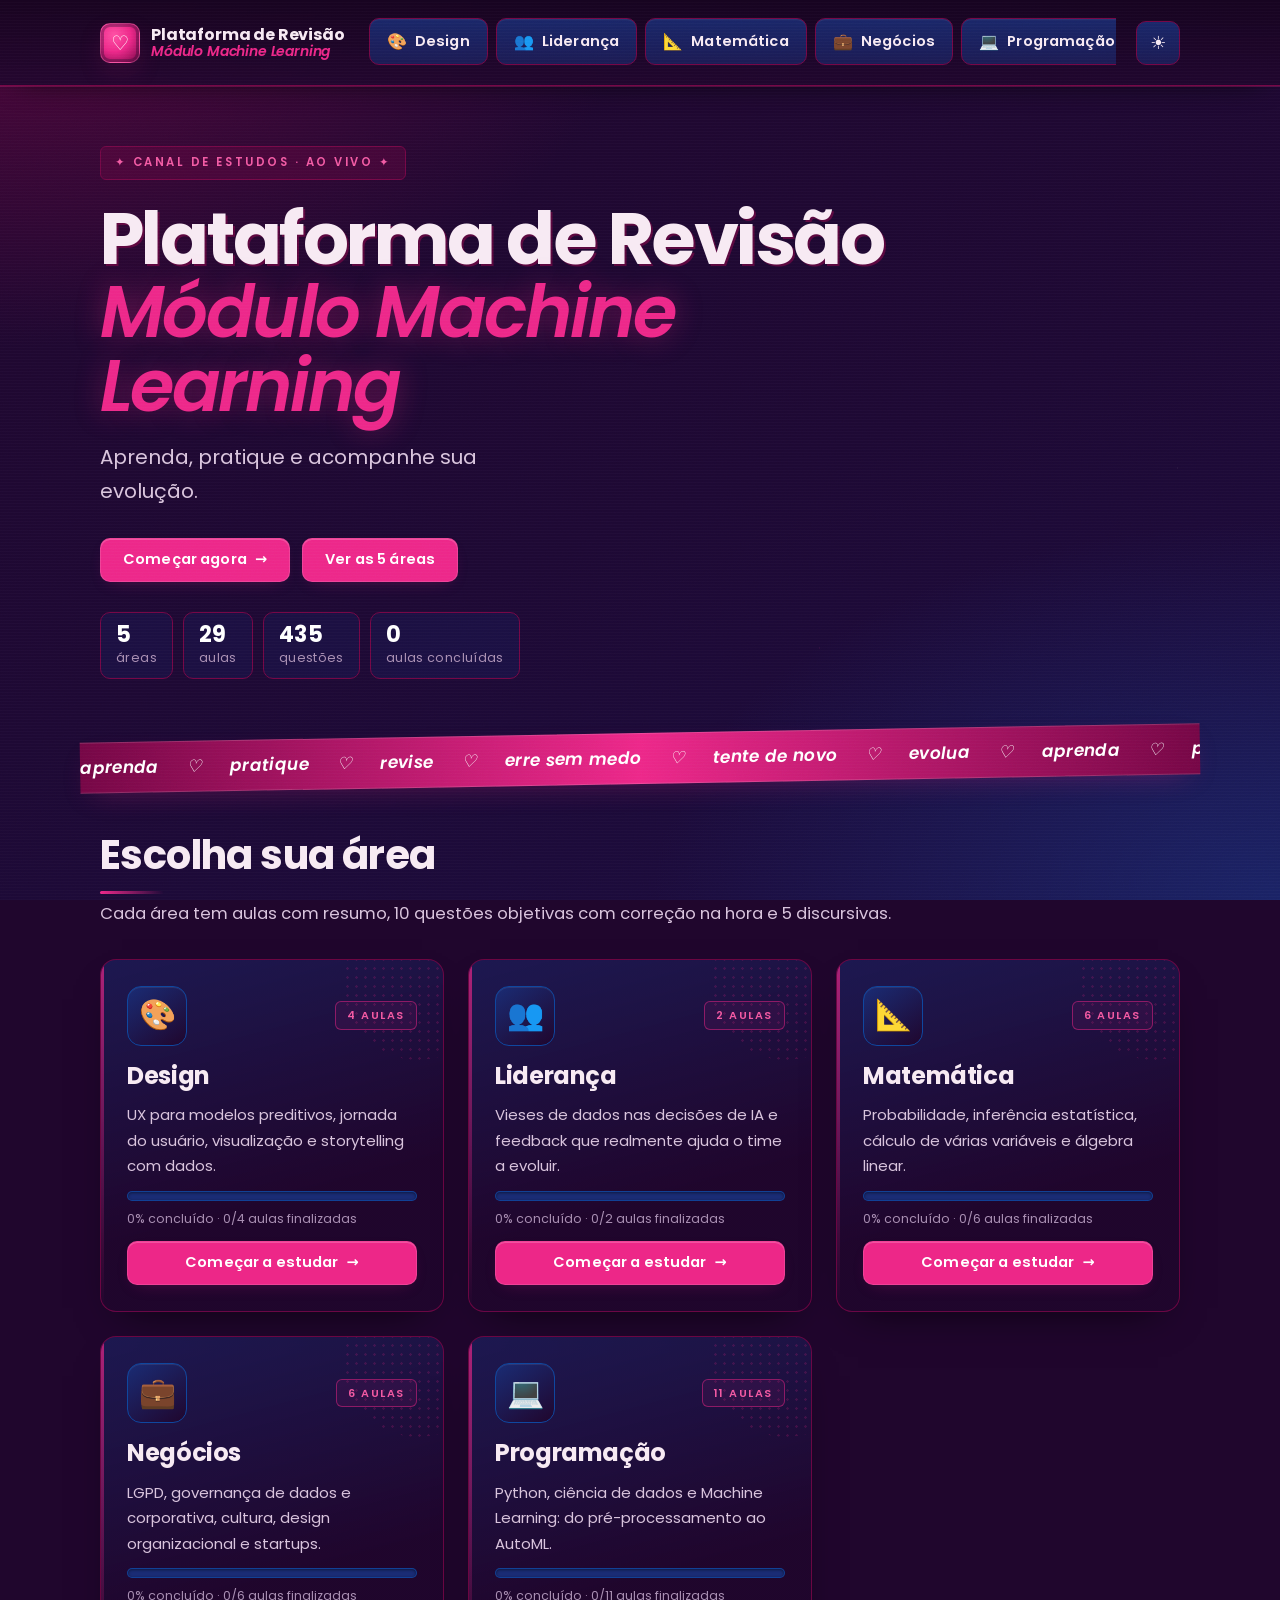
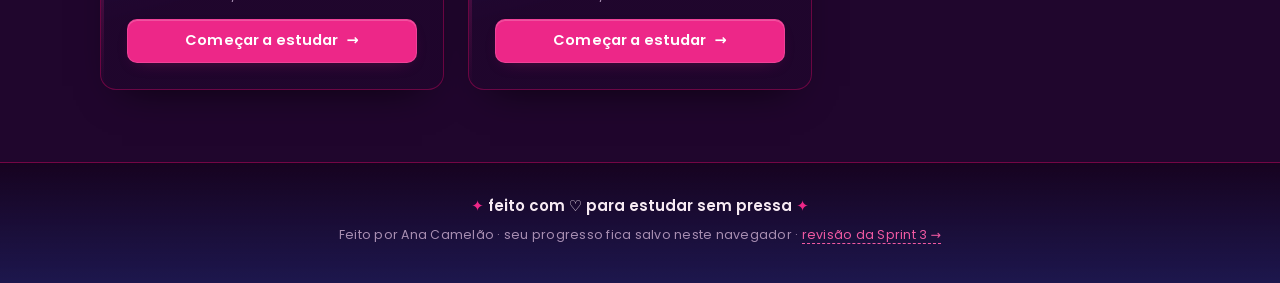
==== commit 2d24e27f: "Adiciona página de revisão da Sprint 3 com checklist da entrega Co-Authored-By: Claude Opus 5.5 <nor" ====
--- a/index.html
+++ b/index.html
@@ -34,7 +34,7 @@
 
   <footer class="site-footer">
     <p><span aria-hidden="true">✦</span> feito com ♡ para estudar sem pressa <span aria-hidden="true">✦</span></p>
-    <p class="footer-small">Feito por Ana Camelão · seu progresso fica salvo neste navegador</p>
+    <p class="footer-small">Feito por Ana Camelão · seu progresso fica salvo neste navegador · <a class="footer-link" href="sprint3.html">revisão da Sprint 3 →</a></p>
   </footer>
 
   <!-- 1. Categorias (ordem da barra de navegação) -->
--- a/css/style.css
+++ b/css/style.css
@@ -1475,3 +1475,91 @@
 :root[data-theme="light"] .option.is-selected .letter { background: var(--magenta); border-color: var(--magenta); color: #fff; }
 :root[data-theme="light"] .sim-row { background: #fff; }
 :root[data-theme="light"] .sim-row.is-weak { background: var(--bad-bg); }
+
+/* =========================================================
+   Caixa de confirmação (substitui window.confirm)
+   ========================================================= */
+
+.confirm-overlay {
+  position: fixed;
+  inset: 0;
+  z-index: 120;
+  display: grid;
+  place-items: center;
+  padding: 16px;
+  background: rgba(22, 3, 31, .72);
+  backdrop-filter: blur(4px);
+  -webkit-backdrop-filter: blur(4px);
+  animation: fadeUp .2s ease both;
+}
+.confirm-box {
+  width: min(440px, 100%);
+  padding: 24px;
+  border-radius: var(--radius);
+  border: 1px solid var(--magenta);
+  background: linear-gradient(160deg, var(--surface-solid), var(--night));
+  box-shadow: var(--shadow), var(--glow);
+}
+.confirm-box p { margin: 0 0 20px; font-size: 16px; font-weight: 500; color: var(--text); }
+.confirm-actions { display: flex; flex-wrap: wrap; justify-content: flex-end; gap: 10px; }
+:root[data-theme="light"] .confirm-overlay { background: rgba(32, 6, 45, .35); }
+:root[data-theme="light"] .confirm-box { background: #ffffff; }
+
+/* cabeçalho fixo respeita a área segura do celular */
+.site-header { top: env(safe-area-inset-top, 0px); }
+
+/* =========================================================
+   Entrega da sprint (checklist) e link do rodapé
+   ========================================================= */
+
+.entrega { margin-bottom: 44px; }
+.entrega .progress-box { margin-bottom: 22px; }
+.entrega-grid { display: grid; grid-template-columns: repeat(auto-fit, minmax(300px, 1fr)); gap: 22px; margin-bottom: 18px; }
+.entrega-grupo h3 { font-size: 17px; margin-bottom: 12px; }
+.entrega-grupo ul { list-style: none; margin: 0; padding: 0; display: grid; gap: 10px; }
+.entrega-item {
+  display: grid;
+  grid-template-columns: 22px 1fr;
+  gap: 12px;
+  align-items: start;
+  padding: 13px 15px;
+  border-radius: var(--radius-sm);
+  border: 1px solid var(--line);
+  background: rgba(22, 3, 31, .55);
+  transition: border-color .2s ease, background .2s ease;
+}
+.entrega-item:hover { border-color: var(--magenta); }
+.entrega-item.is-done { border-color: var(--ok-line); background: var(--ok-bg); }
+.entrega-item input {
+  width: 20px; height: 20px;
+  margin: 2px 0 0;
+  accent-color: var(--magenta);
+  cursor: pointer;
+}
+.entrega-texto { min-width: 0; display: grid; gap: 6px; }
+.entrega-texto label { font-size: 15px; font-weight: 500; line-height: 1.5; cursor: pointer; overflow-wrap: anywhere; }
+.entrega-item.is-done .entrega-texto label { text-decoration: line-through; text-decoration-color: var(--ok-line); color: var(--text-2); }
+.entrega-pontos {
+  justify-self: start;
+  font-size: 11.5px;
+  font-weight: 600;
+  letter-spacing: .04em;
+  padding: 2px 9px;
+  border-radius: 6px;
+  color: var(--magenta-soft);
+  background: rgba(237, 39, 136, .1);
+  border: 1px solid rgba(237, 39, 136, .4);
+}
+.entrega-links { display: flex; flex-wrap: wrap; gap: 6px 14px; }
+.entrega-link { font-size: 13px; font-weight: 500; color: var(--text-2); text-decoration: none; border-bottom: 1px dashed rgba(237, 39, 136, .55); }
+.entrega-link:hover { color: var(--magenta-soft); }
+
+.footer-link { color: var(--magenta-soft); text-decoration: none; border-bottom: 1px dashed currentColor; }
+.footer-link:hover { color: var(--magenta); }
+
+:root[data-theme="light"] .entrega-item { background: #ffffff; }
+:root[data-theme="light"] .entrega-item.is-done { background: var(--ok-bg); }
+
+@media (max-width: 640px) {
+  .entrega-grid { grid-template-columns: 1fr; }
+}
